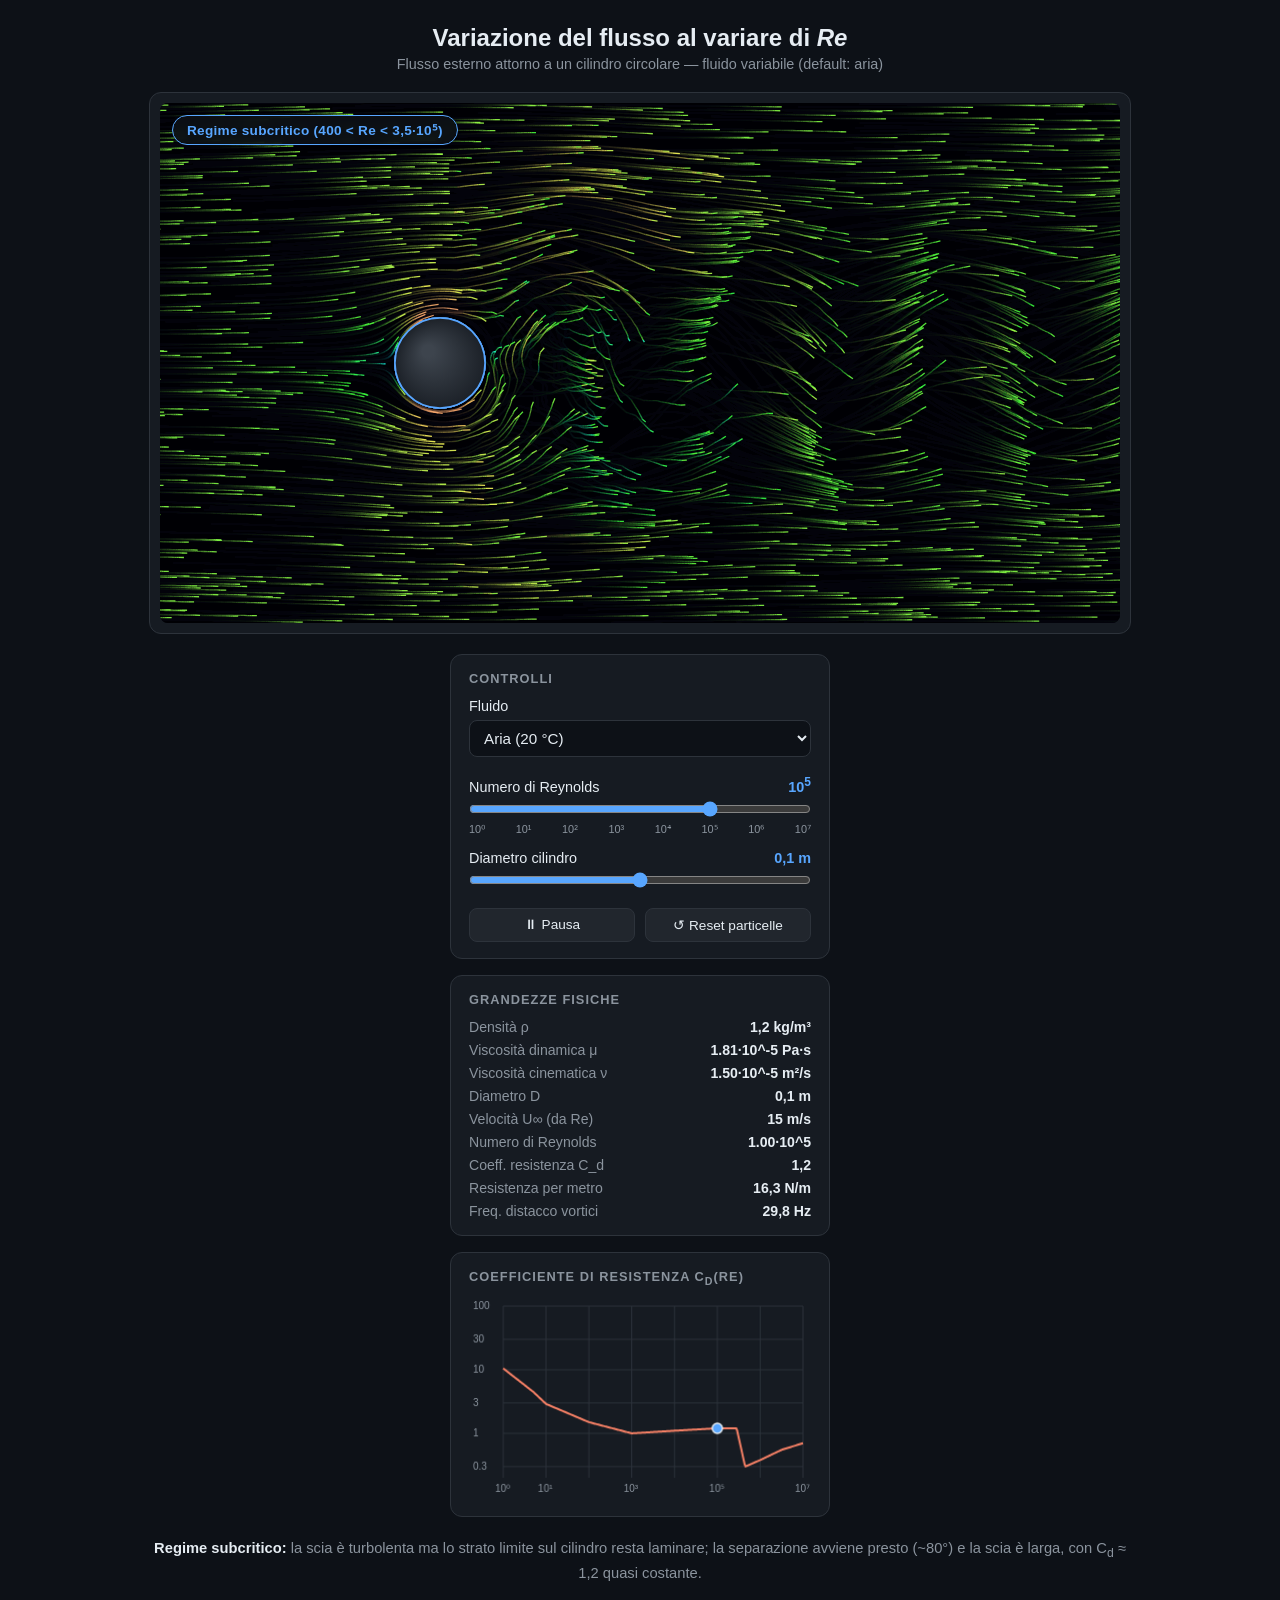
==== index.html @ 454f4543 "Initial commit: interactive Reynolds number flow visualization Static HTML/CSS/JS app with GitHub Pa" ====
<!DOCTYPE html>
<html lang="it">
<head>
  <meta charset="UTF-8" />
  <meta name="viewport" content="width=device-width, initial-scale=1.0" />
  <title>Flusso attorno a un cilindro — Numero di Reynolds</title>
  <link rel="stylesheet" href="style.css" />
</head>
<body>
  <header>
    <h1>Variazione del flusso al variare di <em>Re</em></h1>
    <p class="subtitle">Flusso esterno attorno a un cilindro circolare — fluido variabile (default: aria)</p>
  </header>

  <main>
    <section class="viz-panel">
      <canvas id="flow" width="960" height="520"></canvas>
      <div class="regime-badge" id="regimeBadge">—</div>
    </section>

    <aside class="side-panel">
      <div class="card controls">
        <h2>Controlli</h2>

        <label for="fluidSelect">Fluido</label>
        <select id="fluidSelect"></select>

        <label for="reSlider">
          Numero di Reynolds
          <span class="value" id="reValue">10<sup>5</sup></span>
        </label>
        <input type="range" id="reSlider" min="0" max="7" step="0.01" value="5" />
        <div class="slider-scale">
          <span>10⁰</span><span>10¹</span><span>10²</span><span>10³</span>
          <span>10⁴</span><span>10⁵</span><span>10⁶</span><span>10⁷</span>
        </div>

        <label for="diamSlider">
          Diametro cilindro <span class="value" id="diamValue">0.10 m</span>
        </label>
        <input type="range" id="diamSlider" min="-2" max="0" step="0.01" value="-1" />

        <div class="btn-row">
          <button id="pauseBtn">⏸ Pausa</button>
          <button id="resetBtn">↺ Reset particelle</button>
        </div>
      </div>

      <div class="card readout">
        <h2>Grandezze fisiche</h2>
        <dl id="physReadout"></dl>
      </div>

      <div class="card">
        <h2>Coefficiente di resistenza C<sub>d</sub>(Re)</h2>
        <canvas id="cdChart" width="340" height="200"></canvas>
      </div>
    </aside>
  </main>

  <footer>
    <p id="regimeDescription"></p>
  </footer>

  <script src="app.js"></script>
</body>
</html>
---- style.css ----
:root {
  --bg: #0d1117;
  --panel: #161b22;
  --border: #2d333b;
  --text: #e6edf3;
  --muted: #8b949e;
  --accent: #58a6ff;
  --accent2: #f78166;
}

* { box-sizing: border-box; margin: 0; padding: 0; }

body {
  background: var(--bg);
  color: var(--text);
  font-family: -apple-system, "Segoe UI", Roboto, Helvetica, Arial, sans-serif;
  min-height: 100vh;
  display: flex;
  flex-direction: column;
  align-items: center;
  padding: 24px 16px;
}

header { text-align: center; margin-bottom: 20px; }
header h1 { font-size: 1.5rem; font-weight: 650; }
header .subtitle { color: var(--muted); font-size: 0.9rem; margin-top: 4px; }

main {
  display: flex;
  gap: 20px;
  flex-wrap: wrap;
  justify-content: center;
  align-items: flex-start;
  max-width: 1400px;
  width: 100%;
}

.viz-panel {
  position: relative;
  background: var(--panel);
  border: 1px solid var(--border);
  border-radius: 12px;
  padding: 10px;
  max-width: 100%;
}

#flow {
  display: block;
  border-radius: 8px;
  background: #05070c;
  max-width: 100%;
  height: auto;
}

.regime-badge {
  position: absolute;
  top: 22px;
  left: 22px;
  background: rgba(13, 17, 23, 0.85);
  border: 1px solid var(--accent);
  color: var(--accent);
  padding: 6px 14px;
  border-radius: 999px;
  font-size: 0.85rem;
  font-weight: 600;
  letter-spacing: 0.02em;
  backdrop-filter: blur(4px);
}

.side-panel {
  display: flex;
  flex-direction: column;
  gap: 16px;
  width: 380px;
  max-width: 100%;
}

.card {
  background: var(--panel);
  border: 1px solid var(--border);
  border-radius: 12px;
  padding: 16px 18px;
}

.card h2 {
  font-size: 0.8rem;
  text-transform: uppercase;
  letter-spacing: 0.08em;
  color: var(--muted);
  margin-bottom: 12px;
}

.controls label {
  display: flex;
  justify-content: space-between;
  align-items: baseline;
  font-size: 0.9rem;
  margin: 14px 0 6px;
  font-weight: 500;
}

.controls label:first-of-type { margin-top: 0; }

.controls .value {
  color: var(--accent);
  font-variant-numeric: tabular-nums;
  font-weight: 600;
}

select {
  width: 100%;
  background: #0d1117;
  color: var(--text);
  border: 1px solid var(--border);
  border-radius: 8px;
  padding: 8px 10px;
  font-size: 0.95rem;
  margin-bottom: 4px;
}

input[type="range"] {
  width: 100%;
  accent-color: var(--accent);
  cursor: pointer;
  touch-action: pan-y; /* il dito muove lo slider senza far scorrere la pagina in orizzontale */
}

.slider-scale {
  display: flex;
  justify-content: space-between;
  color: var(--muted);
  font-size: 0.68rem;
  margin-top: 2px;
  font-variant-numeric: tabular-nums;
}

.btn-row { display: flex; gap: 10px; margin-top: 16px; }

button {
  flex: 1;
  background: #21262d;
  color: var(--text);
  border: 1px solid var(--border);
  border-radius: 8px;
  padding: 8px 0;
  font-size: 0.85rem;
  cursor: pointer;
  transition: background 0.15s;
}
button:hover { background: #30363d; }

.readout dl {
  display: grid;
  grid-template-columns: 1fr auto;
  row-gap: 7px;
  font-size: 0.88rem;
}
.readout dt { color: var(--muted); }
.readout dd {
  text-align: right;
  font-variant-numeric: tabular-nums;
  font-weight: 550;
}

#cdChart { display: block; width: 100%; height: auto; }

footer {
  max-width: 980px;
  margin-top: 20px;
  text-align: center;
}
#regimeDescription {
  color: var(--muted);
  font-size: 0.92rem;
  line-height: 1.55;
}
#regimeDescription strong { color: var(--text); }

/* ---------- Mobile ---------- */
@media (max-width: 640px) {
  body { padding: 14px 10px; }

  header { margin-bottom: 14px; }
  header h1 { font-size: 1.15rem; }
  header .subtitle { font-size: 0.8rem; }

  main { gap: 14px; }

  .viz-panel {
    width: 100%;
    padding: 6px;
  }

  .regime-badge {
    top: 12px;
    left: 12px;
    font-size: 0.7rem;
    padding: 4px 10px;
    max-width: calc(100% - 24px);
  }

  .side-panel { width: 100%; }

  .card { padding: 14px; }

  /* 16px evita lo zoom automatico di iOS al focus */
  select { font-size: 1rem; padding: 10px 12px; }

  /* target touch più comodi */
  input[type="range"] { height: 34px; }
  button { padding: 12px 0; font-size: 0.9rem; }

  footer { margin-top: 14px; padding: 0 4px; }
}
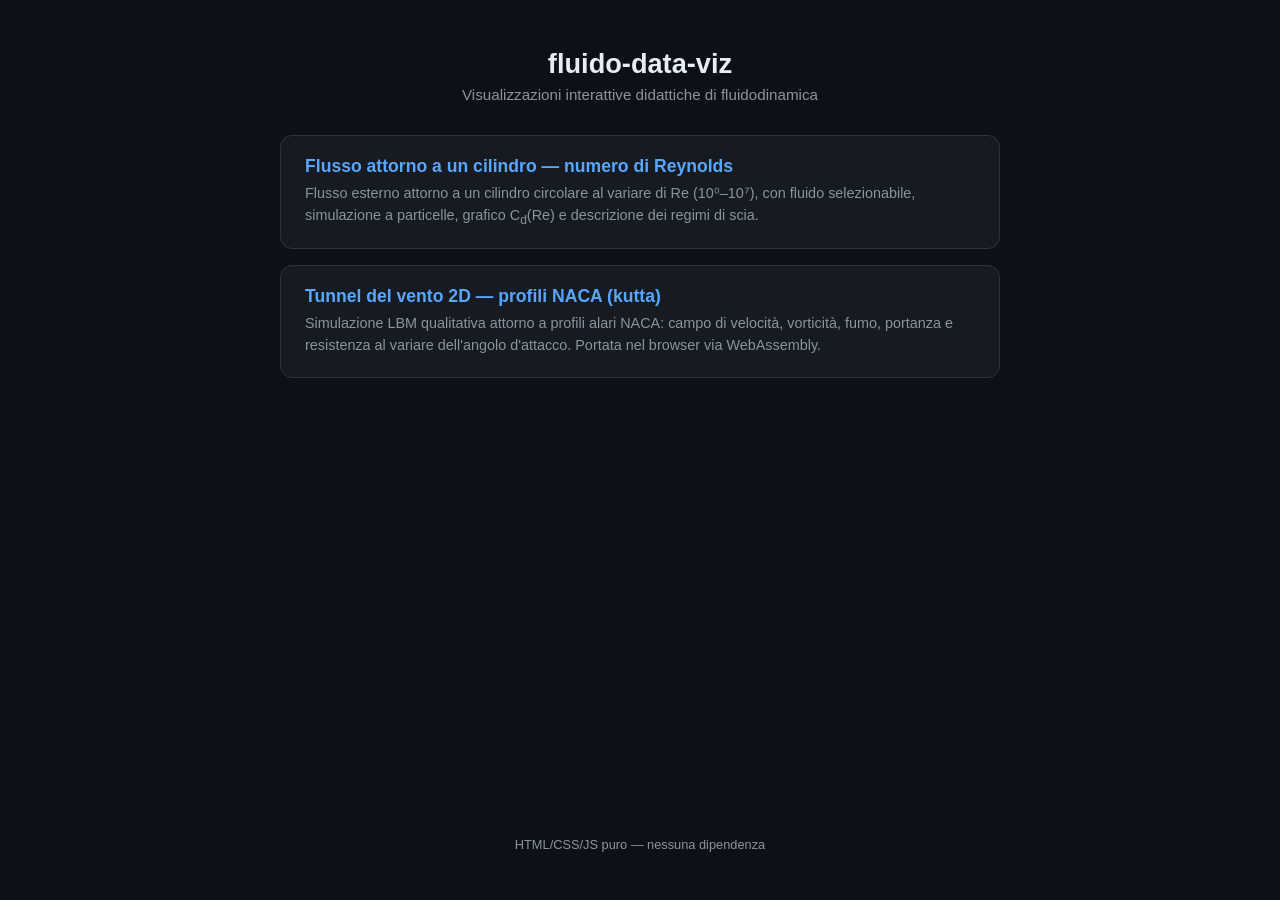
==== commit 1b36075e: "Aggiunge kutta-web (simulazione LBM nel browser via WASM) e riorganizza il monorepo. Sposta cilindro" ====
--- a/index.html
+++ b/index.html
@@ -3,65 +3,64 @@
 <head>
   <meta charset="UTF-8" />
   <meta name="viewport" content="width=device-width, initial-scale=1.0" />
-  <title>Flusso attorno a un cilindro — Numero di Reynolds</title>
-  <link rel="stylesheet" href="style.css" />
+  <title>fluido-data-viz — Visualizzazioni di fluidodinamica</title>
+  <style>
+    :root {
+      --bg: #0d1117;
+      --panel: #161b22;
+      --border: #2d333b;
+      --text: #e6edf3;
+      --muted: #8b949e;
+      --accent: #58a6ff;
+    }
+    * { box-sizing: border-box; margin: 0; padding: 0; }
+    body {
+      background: var(--bg);
+      color: var(--text);
+      font-family: -apple-system, "Segoe UI", Roboto, Helvetica, Arial, sans-serif;
+      min-height: 100vh;
+      display: flex;
+      flex-direction: column;
+      align-items: center;
+      padding: 48px 16px;
+    }
+    header { text-align: center; margin-bottom: 32px; }
+    header h1 { font-size: 1.7rem; font-weight: 650; }
+    header p { color: var(--muted); margin-top: 6px; font-size: 0.95rem; }
+    main { width: 100%; max-width: 720px; display: flex; flex-direction: column; gap: 16px; }
+    a.project {
+      display: block;
+      background: var(--panel);
+      border: 1px solid var(--border);
+      border-radius: 12px;
+      padding: 20px 24px;
+      text-decoration: none;
+      color: var(--text);
+      transition: border-color 0.15s, transform 0.15s;
+    }
+    a.project:hover { border-color: var(--accent); transform: translateY(-2px); }
+    a.project h2 { font-size: 1.1rem; color: var(--accent); margin-bottom: 6px; }
+    a.project p { color: var(--muted); font-size: 0.9rem; line-height: 1.5; }
+    footer { margin-top: auto; padding-top: 40px; color: var(--muted); font-size: 0.8rem; }
+  </style>
 </head>
 <body>
   <header>
-    <h1>Variazione del flusso al variare di <em>Re</em></h1>
-    <p class="subtitle">Flusso esterno attorno a un cilindro circolare — fluido variabile (default: aria)</p>
+    <h1>fluido-data-viz</h1>
+    <p>Visualizzazioni interattive didattiche di fluidodinamica</p>
   </header>
 
   <main>
-    <section class="viz-panel">
-      <canvas id="flow" width="960" height="520"></canvas>
-      <div class="regime-badge" id="regimeBadge">—</div>
-    </section>
-
-    <aside class="side-panel">
-      <div class="card controls">
-        <h2>Controlli</h2>
-
-        <label for="fluidSelect">Fluido</label>
-        <select id="fluidSelect"></select>
-
-        <label for="reSlider">
-          Numero di Reynolds
-          <span class="value" id="reValue">10<sup>5</sup></span>
-        </label>
-        <input type="range" id="reSlider" min="0" max="7" step="0.01" value="5" />
-        <div class="slider-scale">
-          <span>10⁰</span><span>10¹</span><span>10²</span><span>10³</span>
-          <span>10⁴</span><span>10⁵</span><span>10⁶</span><span>10⁷</span>
-        </div>
-
-        <label for="diamSlider">
-          Diametro cilindro <span class="value" id="diamValue">0.10 m</span>
-        </label>
-        <input type="range" id="diamSlider" min="-2" max="0" step="0.01" value="-1" />
-
-        <div class="btn-row">
-          <button id="pauseBtn">⏸ Pausa</button>
-          <button id="resetBtn">↺ Reset particelle</button>
-        </div>
-      </div>
-
-      <div class="card readout">
-        <h2>Grandezze fisiche</h2>
-        <dl id="physReadout"></dl>
-      </div>
-
-      <div class="card">
-        <h2>Coefficiente di resistenza C<sub>d</sub>(Re)</h2>
-        <canvas id="cdChart" width="340" height="200"></canvas>
-      </div>
-    </aside>
+    <a class="project" href="cilindro-reynolds/">
+      <h2>Flusso attorno a un cilindro — numero di Reynolds</h2>
+      <p>Flusso esterno attorno a un cilindro circolare al variare di Re (10⁰–10⁷), con fluido selezionabile, simulazione a particelle, grafico C<sub>d</sub>(Re) e descrizione dei regimi di scia.</p>
+    </a>
+    <a class="project" href="kutta-web/web/">
+      <h2>Tunnel del vento 2D — profili NACA (kutta)</h2>
+      <p>Simulazione LBM qualitativa attorno a profili alari NACA: campo di velocità, vorticità, fumo, portanza e resistenza al variare dell'angolo d'attacco. Portata nel browser via WebAssembly.</p>
+    </a>
   </main>
 
-  <footer>
-    <p id="regimeDescription"></p>
-  </footer>
-
-  <script src="app.js"></script>
+  <footer>HTML/CSS/JS puro — nessuna dipendenza</footer>
 </body>
 </html>
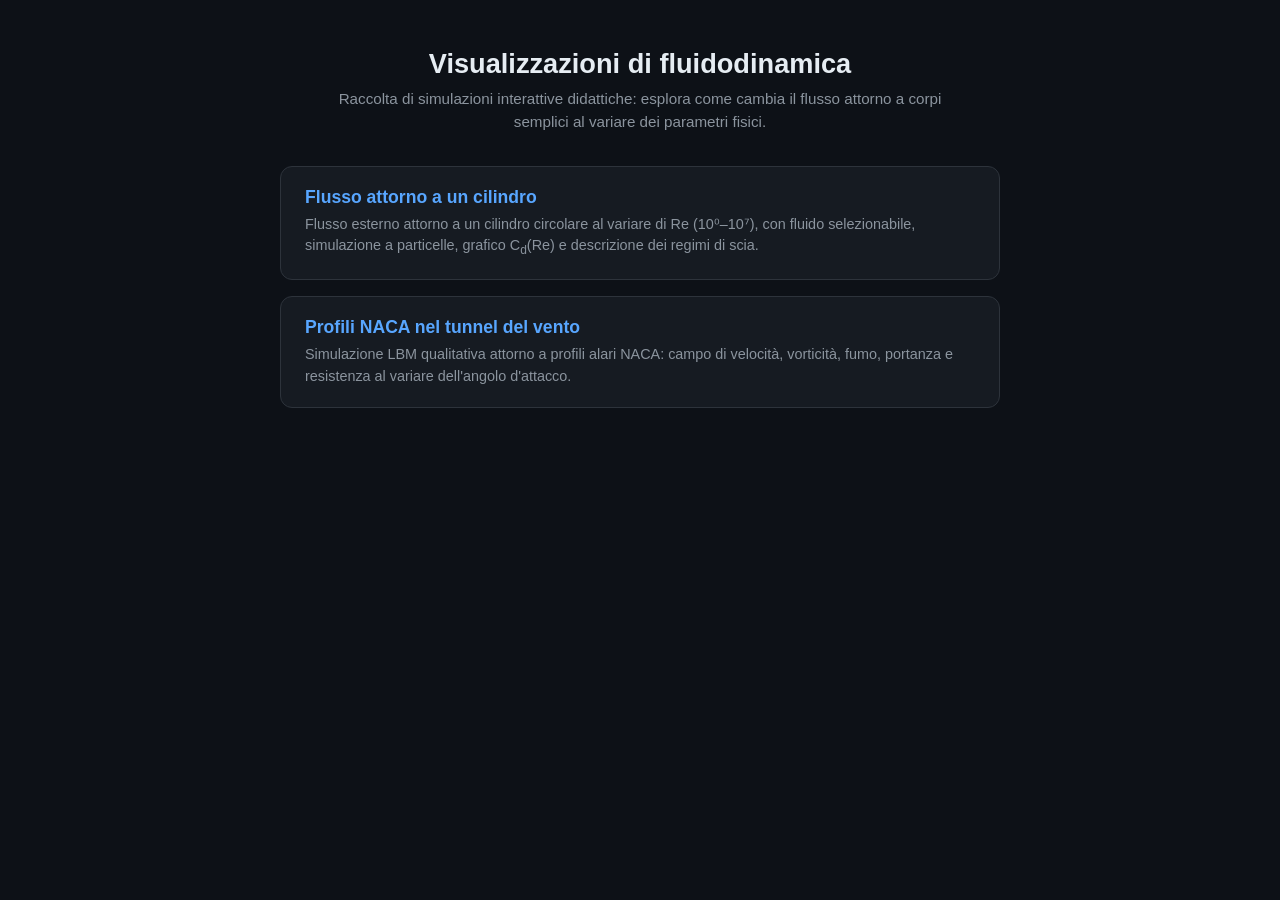
==== commit 9b5c0ce4: "Struttura il sito con home scientifica, titoli uniformi e navigazione condivisa. Allinea le sottopag" ====
--- a/index.html
+++ b/index.html
@@ -3,7 +3,7 @@
 <head>
   <meta charset="UTF-8" />
   <meta name="viewport" content="width=device-width, initial-scale=1.0" />
-  <title>fluido-data-viz — Visualizzazioni di fluidodinamica</title>
+  <title>Visualizzazioni di fluidodinamica</title>
   <style>
     :root {
       --bg: #0d1117;
@@ -24,9 +24,9 @@
       align-items: center;
       padding: 48px 16px;
     }
-    header { text-align: center; margin-bottom: 32px; }
+    header { text-align: center; margin-bottom: 32px; max-width: 640px; }
     header h1 { font-size: 1.7rem; font-weight: 650; }
-    header p { color: var(--muted); margin-top: 6px; font-size: 0.95rem; }
+    header p { color: var(--muted); margin-top: 8px; font-size: 0.95rem; line-height: 1.5; }
     main { width: 100%; max-width: 720px; display: flex; flex-direction: column; gap: 16px; }
     a.project {
       display: block;
@@ -41,26 +41,26 @@
     a.project:hover { border-color: var(--accent); transform: translateY(-2px); }
     a.project h2 { font-size: 1.1rem; color: var(--accent); margin-bottom: 6px; }
     a.project p { color: var(--muted); font-size: 0.9rem; line-height: 1.5; }
-    footer { margin-top: auto; padding-top: 40px; color: var(--muted); font-size: 0.8rem; }
   </style>
 </head>
 <body>
   <header>
-    <h1>fluido-data-viz</h1>
-    <p>Visualizzazioni interattive didattiche di fluidodinamica</p>
+    <h1>Visualizzazioni di fluidodinamica</h1>
+    <p>
+      Raccolta di simulazioni interattive didattiche: esplora come cambia il flusso
+      attorno a corpi semplici al variare dei parametri fisici.
+    </p>
   </header>
 
   <main>
     <a class="project" href="cilindro-reynolds/">
-      <h2>Flusso attorno a un cilindro — numero di Reynolds</h2>
+      <h2>Flusso attorno a un cilindro</h2>
       <p>Flusso esterno attorno a un cilindro circolare al variare di Re (10⁰–10⁷), con fluido selezionabile, simulazione a particelle, grafico C<sub>d</sub>(Re) e descrizione dei regimi di scia.</p>
     </a>
     <a class="project" href="kutta-web/web/">
-      <h2>Tunnel del vento 2D — profili NACA (kutta)</h2>
-      <p>Simulazione LBM qualitativa attorno a profili alari NACA: campo di velocità, vorticità, fumo, portanza e resistenza al variare dell'angolo d'attacco. Portata nel browser via WebAssembly.</p>
+      <h2>Profili NACA nel tunnel del vento</h2>
+      <p>Simulazione LBM qualitativa attorno a profili alari NACA: campo di velocità, vorticità, fumo, portanza e resistenza al variare dell'angolo d'attacco.</p>
     </a>
   </main>
-
-  <footer>HTML/CSS/JS puro — nessuna dipendenza</footer>
 </body>
 </html>
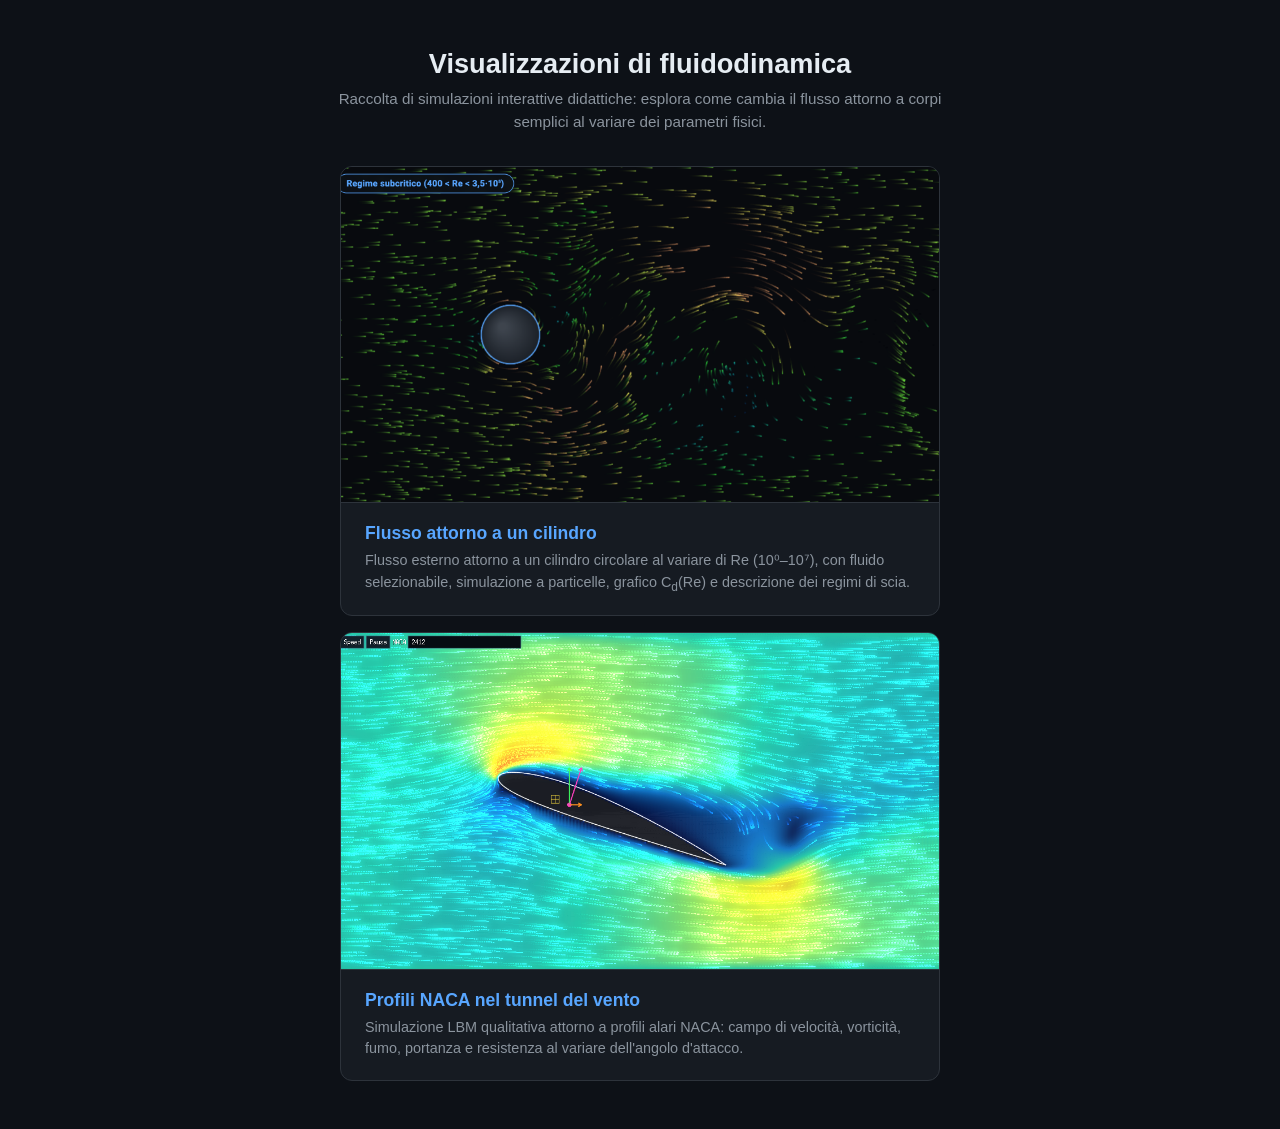
==== commit 56785359: "Aggiunge anteprime 16:9 alle card della home per ogni progetto. Co-authored-by: Cursor <cursoragent@" ====
--- a/index.html
+++ b/index.html
@@ -27,18 +27,27 @@
     header { text-align: center; margin-bottom: 32px; max-width: 640px; }
     header h1 { font-size: 1.7rem; font-weight: 650; }
     header p { color: var(--muted); margin-top: 8px; font-size: 0.95rem; line-height: 1.5; }
-    main { width: 100%; max-width: 720px; display: flex; flex-direction: column; gap: 16px; }
+    main { width: 100%; max-width: 600px; display: flex; flex-direction: column; gap: 16px; }
     a.project {
       display: block;
       background: var(--panel);
       border: 1px solid var(--border);
       border-radius: 12px;
-      padding: 20px 24px;
+      overflow: hidden;
       text-decoration: none;
       color: var(--text);
       transition: border-color 0.15s, transform 0.15s;
     }
     a.project:hover { border-color: var(--accent); transform: translateY(-2px); }
+    a.project img {
+      display: block;
+      width: 100%;
+      height: auto;
+      aspect-ratio: 16 / 9;
+      object-fit: cover;
+      border-bottom: 1px solid var(--border);
+    }
+    a.project .project-body { padding: 20px 24px; }
     a.project h2 { font-size: 1.1rem; color: var(--accent); margin-bottom: 6px; }
     a.project p { color: var(--muted); font-size: 0.9rem; line-height: 1.5; }
   </style>
@@ -54,12 +63,18 @@
 
   <main>
     <a class="project" href="cilindro-reynolds/">
-      <h2>Flusso attorno a un cilindro</h2>
-      <p>Flusso esterno attorno a un cilindro circolare al variare di Re (10⁰–10⁷), con fluido selezionabile, simulazione a particelle, grafico C<sub>d</sub>(Re) e descrizione dei regimi di scia.</p>
+      <img src="cilindro-reynolds/_metadata/preview-image.png" alt="" loading="lazy" width="1920" height="1080" />
+      <div class="project-body">
+        <h2>Flusso attorno a un cilindro</h2>
+        <p>Flusso esterno attorno a un cilindro circolare al variare di Re (10⁰–10⁷), con fluido selezionabile, simulazione a particelle, grafico C<sub>d</sub>(Re) e descrizione dei regimi di scia.</p>
+      </div>
     </a>
     <a class="project" href="kutta-web/web/">
-      <h2>Profili NACA nel tunnel del vento</h2>
-      <p>Simulazione LBM qualitativa attorno a profili alari NACA: campo di velocità, vorticità, fumo, portanza e resistenza al variare dell'angolo d'attacco.</p>
+      <img src="kutta-web/_metadata/preview-image.png" alt="" loading="lazy" width="1920" height="1080" />
+      <div class="project-body">
+        <h2>Profili NACA nel tunnel del vento</h2>
+        <p>Simulazione LBM qualitativa attorno a profili alari NACA: campo di velocità, vorticità, fumo, portanza e resistenza al variare dell'angolo d'attacco.</p>
+      </div>
     </a>
   </main>
 </body>
